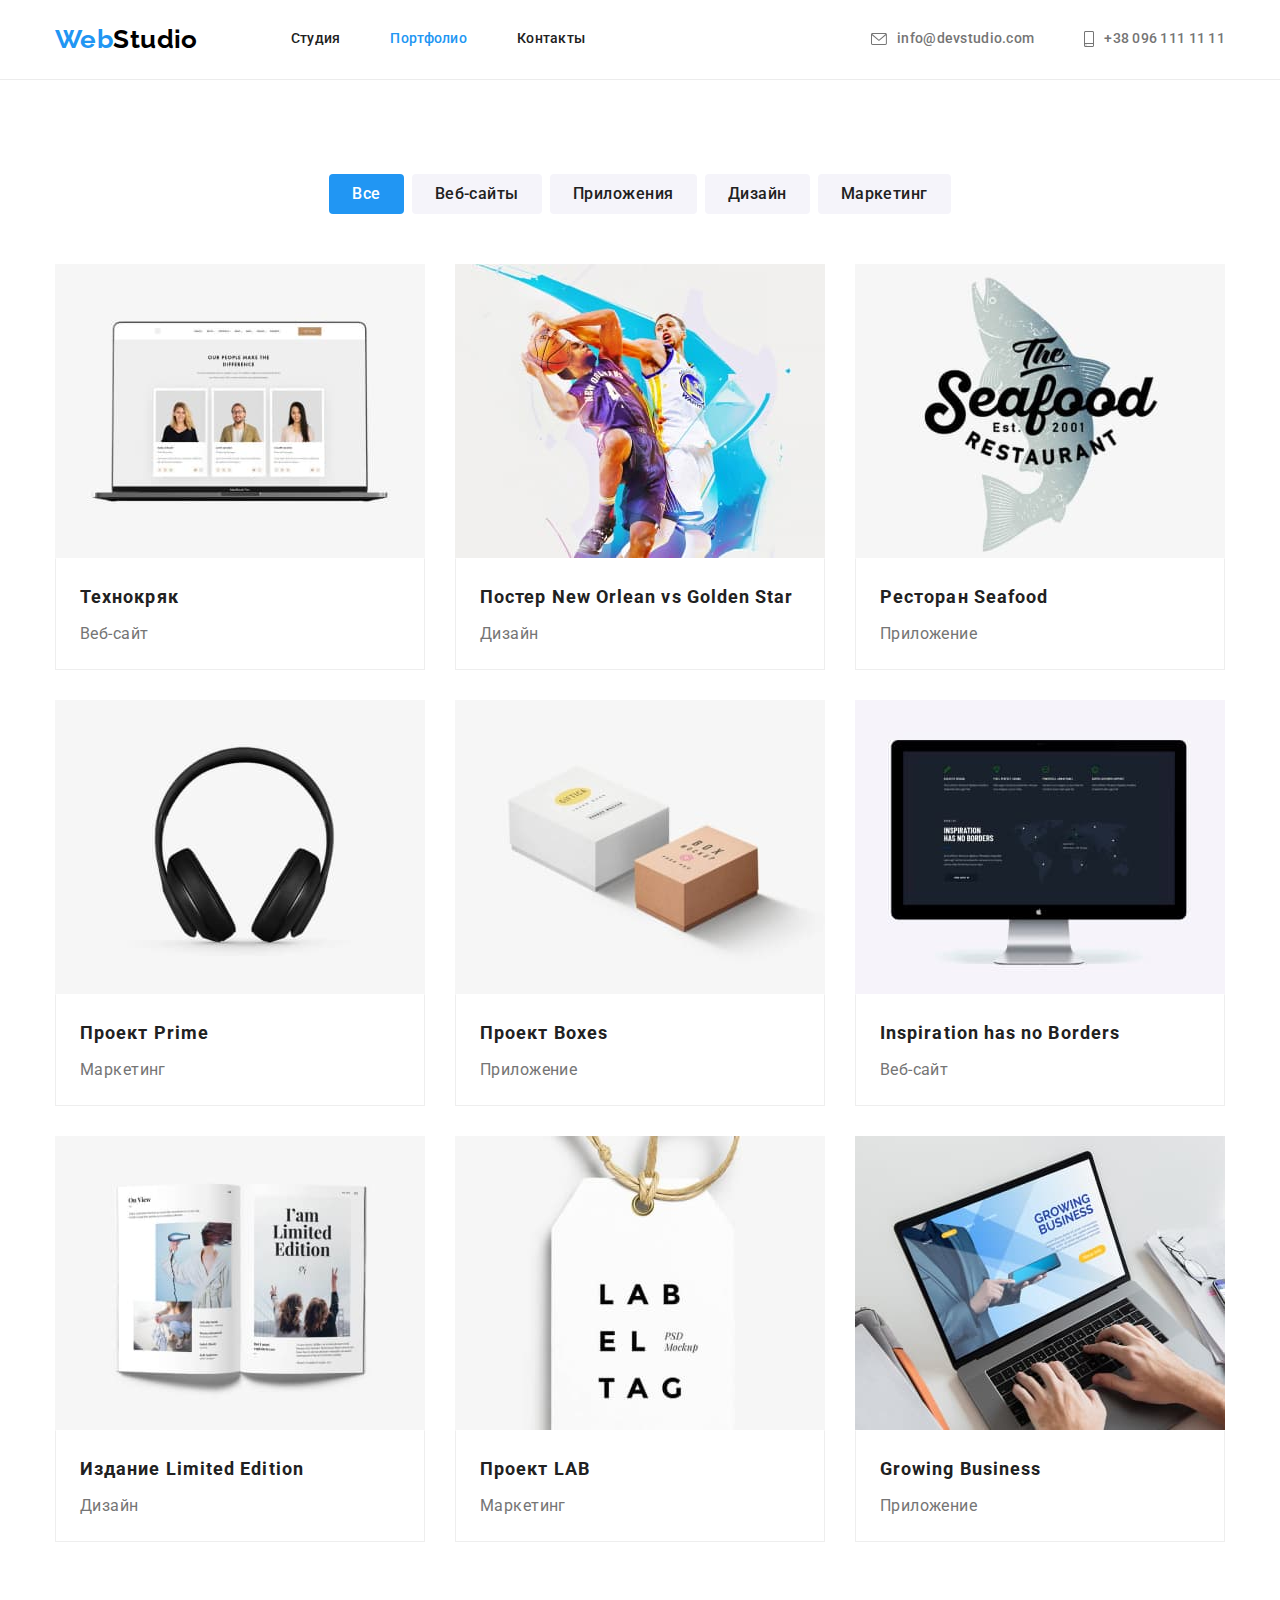
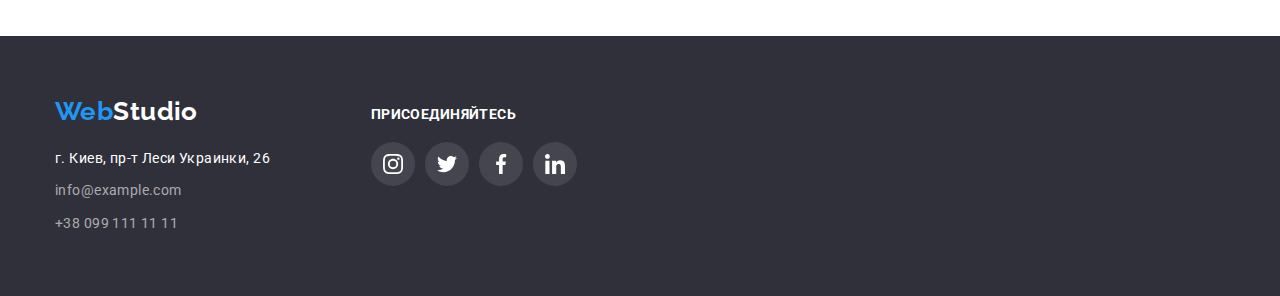
==== portfolio.html @ cb054edd "start files" ====
<!DOCTYPE html>
<html lang="en">
<head>
    <meta charset="UTF-8">
    <meta http-equiv="X-UA-Compatible" content="IE=edge">
    <meta name="viewport" content="width=device-width, initial-scale=1.0">
    <title>portfolio</title>
    <link rel="preconnect" href="https://fonts.googleapis.com">
    <link rel="preconnect" href="https://fonts.gstatic.com" crossorigin>
    <link href="https://fonts.googleapis.com/css2?family=Raleway:wght@700&family=Roboto:wght@400;500;700;900&display=swap"
    rel="stylesheet">
    <link rel="stylesheet" href="https://cdnjs.cloudflare.com/ajax/libs/modern-normalize/1.1.0/modern-normalize.min.css">
    <link rel="stylesheet" href="./css/styles.css">

</head>
<body>
<!--шапка-->
<header class="page-header">
    <!--навігація-->
    <div class="container gen-nav">
        <nav class="main-nav">
            <a href="./index.html" class="logo"><span class="logo-web">Web</span>Studio</a>
            <ul class="navigation list">
                <li class="item"><a href="./index.html" class="link">Студия</a></li>
                <li class="item"><a href="./portfolio.html" class="link current">Портфолио</a></li>
                <li class="item"><a href="" class="link">Контакты</a></li>
            </ul>
        </nav>
        <!--контакти-->
        <ul class="contacts list">
            <li class="item">
                <svg class="icon-contact" width="16" height="12">
                    <use href="./images/sprite.svg#icon-envelope"></use>
                </svg>
                <a href="mailto:info@devstudio.com" class="link">info@devstudio.com</a>
            </li>
            <li class="item">
                <svg class="icon-contact" width="10" height="16">
                    <use href="./images/sprite.svg#icon-smartphone"></use>
                </svg>
                <a href="tel:+380961111111" class="link">+38 096 111 11 11</a>
            </li>
        </ul>
    </div>


</header>
<main>
    <!-- портфолио -->
    <section class="section portfolio">
        <div class="container">
            <h1 class="title">Портфолио</h1>
            <ul class="menu list">
                <li class="menu-item"><button type="button" class="button filter current">Все</button></li>
                <li class="menu-item"><button type="button" class="button filter">Веб-сайты</button></li>
                <li class="menu-item"><button type="button" class="button filter">Приложения</button></li>
                <li class="menu-item"><button type="button" class="button filter">Дизайн</button></li>
                <li class="menu-item"><button type="button" class="button filter">Маркетинг</button></li>
            </ul>
            <ul class="product list list-collection">
                <li class="product-item item">
                    <img class="project-img" src="./images/img-1.jpg" alt="Технокряк" width="370">
                    <div class="project-title">
                        <h3 class="project">Технокряк</h3>
                        <p class="desc">Веб-сайт</p>
                  </div>
                                  
                </li>
                <li class="product-item item">
                    <img class="project-img" src="./images/img-2.jpg" alt="Постер New Orlean vs Golden Star" width="370">
                    <div class="project-title">
                        <h3 class="project">Постер New Orlean vs Golden Star</h3>
                        <p class="desc">Дизайн</p>
                    </div>
                 </li>
                <li class="product-item item">
                    <img class="project-img" src="./images/img-3.jpg" alt="Ресторан Seafood" width="370">
                    <div class="project-title">
                        <h3 class="project">Ресторан Seafood</h3>
                        <p class="desc">Приложение</p>
                    </div>
                    
                </li>
                <li class="product-item item">
                    <img class="project-img" src="./images/img-4.jpg" alt="Проект Prime" width="370">
                    <div class="project-title">
                        <h3 class="project">Проект Prime</h3>
                        <p class="desc">Маркетинг</p>
                    </div>
                 </li>
                <li class="product-item item">
                    <img class="project-img" src="./images/img-5.jpg" alt="Проект Boxes" width="370">
                    <div class="project-title">
                        <h3 class="project">Проект Boxes</h3>
                        <p class="desc">Приложение</p>
                    </div>
                    
                </li>
                <li class="product-item item">
                    <img class="project-img" src="./images/img-6.jpg" alt="Inspiration has no Borders" width="370">
                    <div class="project-title">
                        <h3 class="project">Inspiration has no Borders</h3>
                        <p class="desc">Веб-сайт</p>
                    </div>
                </li>
                <li class="product-item item">
                    <img class="project-img" src="./images/img-7.jpg" alt="Издание Limited Edition" width="370">
                    <div class="project-title">
                        <h3 class="project">Издание Limited Edition</h3>
                        <p class="desc">Дизайн</p>
                    </div>
                 </li>
                <li class="product-item item">
                    <img class="project-img" src="./images/img-8.jpg" alt="Проект LAB" width="370">
                    <div class="project-title">
                        <h3 class="project">Проект LAB</h3>
                        <p class="desc">Маркетинг</p>
                    </div>
                </li>
                <li class="product-item item">
                    <img class="project-img" src="./images/img-9.jpg" alt="Growing Business" width="370">
                    <div class="project-title">
                        <h3 class="project">Growing Business</h3>
                        <p class="desc">Приложение</p>
                    </div>
                </li>
            </ul>
        </div>
    </section>

</main>
<!--футер-->
<footer class="page-footer">
    <div class="main-footer-menu container">
        <div>
            <a href="./index.html" class="logo footer"><span class="logo-web">Web</span>Studio</a>
            <address>
                <div class="footer-menu">
                    <ul class="adds list">
                        <li class="adds-item">
                            <a href="https://goo.gl/maps/piqngm7oDQpEDh6u6" target="_blank"
                                rel="noopener nofollow noreferrer" class="location">г. Киев, пр-т Леси
                                Украинки, 26</a>
                        </li>
                        <li class="adds-item">
                            <a href="mailto:info@example.com" class="link">info@example.com</a>
                        </li>
                        <li class="adds-item">
                            <a href="tel:+380991111111" class="link">+38 099 111 11 11</a>
                        </li>
                    </ul>
                </div>
            </address>
        </div>
        <div class="footer-social-list">
            <h2 class="footer-title">присоединяйтесь</h2>
            <ul class="social-list list">
                <li class="social-item footer-social-item">
                    <a class="social-link" href="">
                        <svg class="social-icon footer-social-icon">
                            <use href="./images/sprite.svg#icon-instagram"></use>
                        </svg>
                    </a>
                </li>
                <li class="social-item footer-social-item">
                    <a class="social-link" href="">
                        <svg class="social-icon footer-social-icon">
                            <use href="./images/sprite.svg#icon-twitter"></use>
                        </svg>
                    </a>
                </li>
                <li class="social-item footer-social-item">
                    <a class="social-link" href="">
                        <svg class="social-icon footer-social-icon">
                            <use href="./images/sprite.svg#icon-facebook"></use>
                        </svg>
                    </a>
                </li>
                <li class="social-item footer-social-item">
                    <a class="social-link" href="">
                        <svg class="social-icon footer-social-icon">
                            <use href="./images/sprite.svg#icon-linkedin"></use>
                        </svg>
                    </a>
                </li>
            </ul>

        </div>
    </div>
</footer>
</body>
</html>
---- css/styles.css ----
:root {
    --primary-text-color: #757575;
    --title-color: #212121;
    --accent-color: #2196F3;
    --logo-color: #000000;
    --primary-white-color: #FFFFFF;
    --btn-bg-color: #F5F4FA;
    --bg-grey-color: #F5F4FA;
    --bg-dark-color: #2F303A;
    --border-hdr-color: #ECECEC;
}

body {
    color: var(--primary-text-color);
    background-color: var(--primary-white-color);
    font-family: 'Roboto', sans-serif;
    letter-spacing: 0.03em;
    font-size: 14px;
}
img {
    display: block;
    border: 0;
}

.list {
    list-style: none;
    padding: 0;
    margin: 0;
}

.contacts .link:hover,
.contacts .link:focus {
    color: var(--accent-color);
}
.list-collection{
    display: flex;
    flex-wrap: wrap;
    gap: 30px;
}
.centered {
    text-align: center;
}


/* логотип */
.logo {
    margin-right: 93px;
    color: var(--logo-color);
}
.logo-web {
    color: var(--accent-color);
}
.logo,
.logo-web{
    display: flex;
    font-family: 'Raleway';
    font-weight: 700;
    font-size: 26px;
    line-height: 1.19;
    text-decoration: none;
}

/* навигация сайта */
.page-header{
    padding-top: 24px;
    padding-bottom: 24px;
    border-bottom: 1px solid var(--border-hdr-color);
}
.gen-nav{
    display: flex;
    align-items: center;
    justify-content: space-between;
}
.main-nav{
    align-items: center;
    display: flex;

}
.navigation{
    display: flex;
    column-gap: 50px;
}

.navigation .link {
    display: block;
    color: var(--title-color);
    font-weight: 500;
    line-height: 1.14;
    letter-spacing: 0.02em;
    text-decoration: none;
}
.navigation .link:hover,
.navigation .link:focus {
    color: var(--accent-color);
}
.navigation .link.current {
    color: var(--accent-color);
}
/* контакти */
.contacts{
    display: flex;
    align-items: center;
    gap: 50px;
    }
    .contacts .item{
        display: flex;
        align-items: center;
    }

.contacts .link {
    color: var(--primary-text-color);
    font-weight: 500;
    line-height: 1.14;
    letter-spacing: 0.02em;
    text-decoration: none;
}
.container {
    margin-right: auto;
    margin-left: auto;
    width: 1200px;
    padding: 0 15px;
}

.icon-contact {
    margin-right: 10px;
   
}

/* герой */
.hero {
    max-width: 1600px;
    height: 600px;
    margin-left: auto;
    margin-right: auto;
    outline: 1px solid black;
    background-color: #C4C4C4;    background-image:linear-gradient(to right,
        rgba(47, 48, 58, 0.4),
        rgba(47, 48, 58, 0.4)),
    url(../images/hero-bgi.jpg);
    background-repeat: no-repeat;
    background-size: cover;
    background-position: center;
}
.hero .title{
    width: 700px;
    margin-top: 106px;
    margin-bottom: 40px;
    margin-right: auto;
    margin-left: auto;
    color: var(--primary-white-color);
    font-weight: 900;
    font-size: 44px;
    line-height: 1.36;
    letter-spacing: 0.06em;
    text-transform: uppercase;
}
.section{
    padding-top: 94px;
    padding-bottom: 94px;
}



/* button */
.button.main {
    display: block;
    margin: auto;
    border: 1px solid transparent;
    border-radius: 4px;
    padding: 10px 32px;
    min-width: 200px;
    font-family: inherit;
    color: var(--primary-white-color);
    background-color: var(--accent-color);
    font-weight: 700;
    font-size: 16px;
    line-height: 1.87;
    letter-spacing: 0.06em;
    cursor: pointer;
}
.button.main:hover{
    background: #188CE8;
}
.button.filter {
    display: block;
    font-family: inherit;
    border: 1px solid transparent;
    border-radius: 4px;
    padding: 6px 22px;
    color: var(--title-color);
    background-color: var(--btn-bg-color);
    font-weight: 500;
    font-size: 16px;
    line-height: 1.62;
    letter-spacing: 0.03em;
    cursor: pointer;

}
.button.filter:hover,
.button.filter:focus {
    color: var(--primary-white-color);
    background-color: var(--accent-color);
}
/* Особенности */
.section-bottom{
    padding-bottom: 0;
}
.features .title-main,
.portfolio .title {
    position: absolute;
    width: 1px;
    height: 1px;
    margin: -1px;
    border: 0;
    padding: 0;
    white-space: nowrap;
    clip-path: inset(100%);
    clip: rect(0 0 0 0);
    overflow: hidden;
}


.features .item{
    width: calc((100% - 90px) / 4 );
}

.features .title {
    margin-top: 0;
    margin-bottom: 10px;
    color: var(--title-color);
    font-size: 14px;
    line-height: 1.14;
    text-decoration: none;
}
.features .text{
    line-height: 1.7;
    margin-top: 0;
    margin-bottom: 0;
}
.box-icon-features{
    display: flex;
    width: 270px;
    height: 120px;
    background-color: var(--bg-grey-color);
    justify-content: center;
    align-items: center;
    margin-bottom: 30px;
}

.icon-features{
    width: 70px;
    height: 70px;
    justify-content: center;
    align-items: center;
}
/* Чем мы занимаемся */
.working .title,
.clients .title{
    margin-top: 0;
    margin-bottom: 50px;
    
}

.working .title,
.team .title,
.clients .title {
    color: var(--title-color);
    font-size: 36px;
    line-height: 1.16;
}

.works .item{
    width: calc((100% - 60px) / 3);
}

/* Наша команда */
.team {
    background-color: var(--bg-grey-color);
}

.team .item{
    width: calc((100% - 90px) / 4);
}

.team .title{
    margin-top: 0;
    margin-bottom: 50px;
}

.team .name {
    margin-bottom: 10px;
    margin-top: 0;
    color: var(--title-color);
    font-weight: 500;
    font-size: 16px;
    line-height: 1.18; 
}
.team .position {
    margin-top: 0;
    margin-bottom: 16px;
    font-size: 16px;
    line-height: 1.18;   
}
.team-card-title{
    padding-top: 30px;
    padding-bottom: 30px;
    padding-right: 10px;
    padding-left: 10px;
    box-shadow: 0px 1px 3px rgba(0, 0, 0, 0.12), 0px 1px 1px rgba(0, 0, 0, 0.14), 0px 2px 1px rgba(0, 0, 0, 0.2);
    border-radius: 0px 0px 4px 4px;
    background-color: var(--primary-white-color);
}

.social-list{
    display: flex;
    justify-content: center;
    column-gap: 10px;

}

.social-link{
    display: flex;
    justify-content: center;
    align-items: center;
    width: 44px;
    height: 44px;
    border-radius: 50%;
}

.social-link:hover,
.social-link:focus {
    background-color: var(--accent-color);
}
.social-icon{
    width: 20px;
    height: 20px;
    fill: #AFB1B8;
}

.social-link:hover .social-icon,
.social-link:focus .social-icon{
    fill: var(--primary-white-color);
}

/* клиенти */

.clients-list{
    display: flex;
    justify-content: center;
    column-gap: 30px;
}
.clients-item{
    border: 1px solid #AFB1B8;
    border-radius: 4px;
}
.clients-link{
    display: flex;
    justify-content: center;
    align-items: center;
    width: 170px;
    height: 92px;

}
.clients-icon{
    width: 106px;
    height: 60px;
    fill: #AFB1B8;
}
.clients-link:hover,
.clients-link:focus{
    border: 1px solid var(--accent-color);
    box-shadow: 0px 4px 4px rgba(0, 0, 0, 0.25),
                0px 4px 4px rgba(0, 0, 0, 0.25);
   
}
.clients-link:hover .clients-icon,
.clients-link:focus .clients-icon{
    fill: var(--accent-color);
}


/* портфолио */
.portfolio .project{
    color: var(--title-color);
    font-size: 18px;
    line-height: 2; 
    letter-spacing: 0.06em;
}
.portfolio .desc{
    font-size: 16px;
    line-height: 1.87;
}
.button.filter.current {
    background-color: var(--accent-color);
    color: var(--primary-white-color);
}
.menu.list {
    display: flex;
    justify-content: center;
    gap: 8px;
    margin-top: 0;
    margin-bottom: 50px;
}
.menu-item:hover,
.menu-item:focus{
    box-shadow: 0px 3px 1px rgba(0, 0, 0, 0.1),
        0px 1px 2px rgba(0, 0, 0, 0.08),
        0px 2px 2px rgba(0, 0, 0, 0.12);
}

.product .project{
    margin-top: 0;
    margin-bottom: 4px;
}
.product .desc{
    margin-top: 0;
    margin-bottom: 0;
}
.project-title {
    padding-top: 20px;
    padding-bottom: 20px;
    padding-right: 24px;
    padding-left: 24px;
    border: 1px solid #EEEEEE;
    border-top: 1px solid transparent;
}
.product .item{
    width: calc((100% - 60px) / 3);
}
.product-item:hover{
    box-shadow: 0px 1px 1px rgba(0, 0, 0, 0.12),
        0px 4px 4px rgba(0, 0, 0, 0.06),
        1px 4px 6px rgba(0, 0, 0, 0.16);
}

/* футер */
address {
    font-style: normal;
}

.page-footer {
    background-color: var(--bg-dark-color);
    padding-top: 60px;
    padding-bottom: 60px;
}
.logo.footer{
    margin-bottom: 20px;
    color: var(--primary-white-color);
}

.adds {
    display: flex;
    flex-direction: column;
    gap: 9px;
    line-height: 1.7;
}

.adds .location {
    color: var(--primary-white-color);
    text-decoration: none;
}
.adds .link {
    color: rgba(255, 255, 255, 0.6);
    text-decoration: none;
    
}
.adds .link:hover,
.adds .link:focus {
    color: var(--accent-color);
}
.main-footer-menu{
    display: flex;
    column-gap: 70px;
}
.footer-social-list{
    padding: 10px;
}
.fotter-menu {
    display: flex;
    justify-content: center;
    align-items: center;
}
.footer-social-item{
    background-color: rgba(255, 255, 255, 0.1);
    border-radius: 50%;
}

.footer-social-icon{
    fill: var(--primary-white-color);
}
.footer-title{
    margin-top: 0;
    margin-bottom: 20px;
    font-weight: 700;
    font-size: 14px;
    line-height: 16px;
    letter-spacing: 0.03em;
    text-transform: uppercase;
    color: var(--primary-white-color);
}
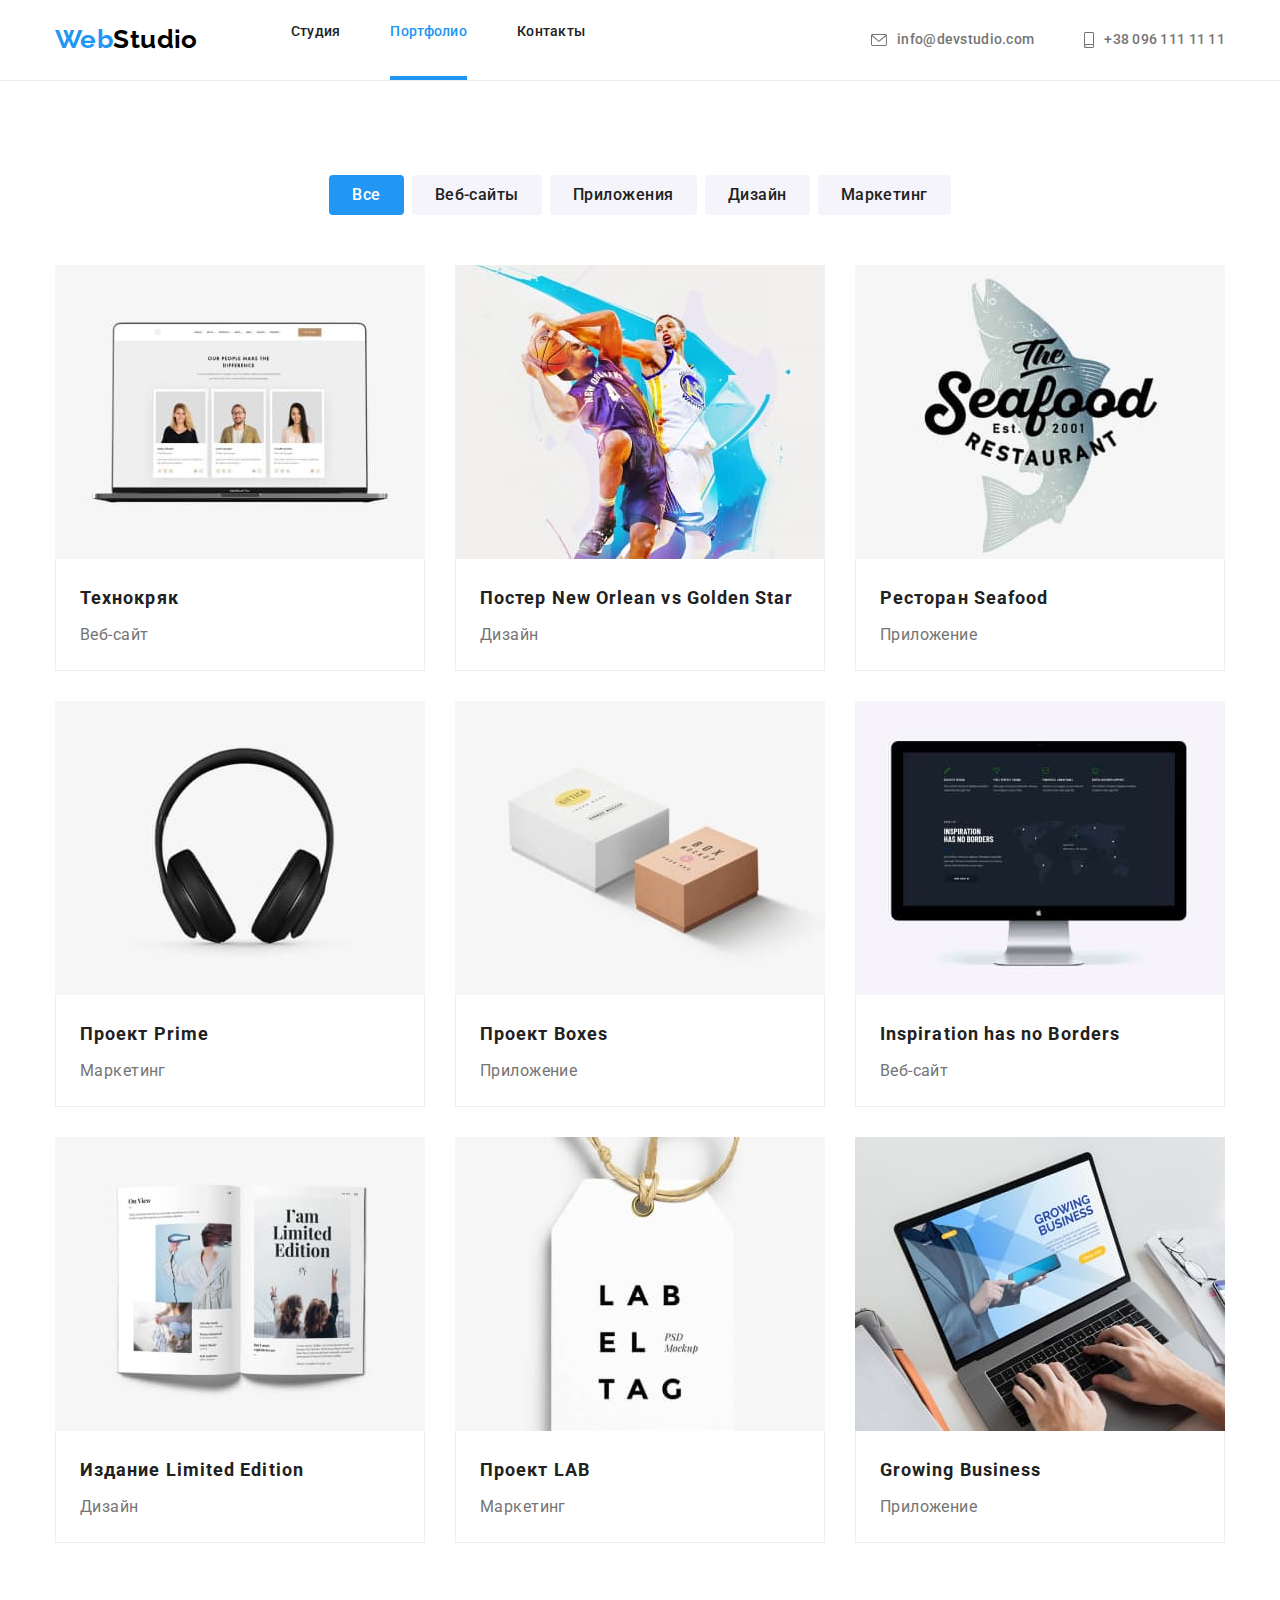
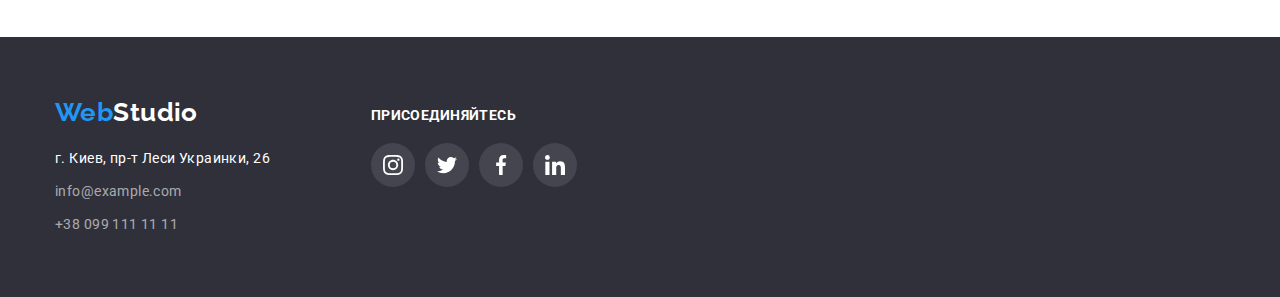
==== commit c5b7ccdc: "modal" ====
--- a/portfolio.html
+++ b/portfolio.html
@@ -59,7 +59,7 @@
             </ul>
             <ul class="product list list-collection">
                 <li class="product-item item">
-                    <img class="project-img" src="./images/img-1.jpg" alt="Технокряк" width="370">
+                    <div class="product-group"><img class="project-img" src="./images/img-1.jpg" alt="Технокряк" width="370"><p class="product-group-overlay">Ресурс предлагает комплексные предложения с разным уровнем функционала и сервисов. Все это позволит посетителю получить исчерпывающие сведения о компании или частном лице.</p></div>
                     <div class="project-title">
                         <h3 class="project">Технокряк</h3>
                         <p class="desc">Веб-сайт</p>
@@ -67,14 +67,14 @@
                                   
                 </li>
                 <li class="product-item item">
-                    <img class="project-img" src="./images/img-2.jpg" alt="Постер New Orlean vs Golden Star" width="370">
+                    <div class="product-group"><img class="project-img" src="./images/img-2.jpg" alt="Постер New Orlean vs Golden Star" width="370"><p class="product-group-overlay">Ресурс предлагает комплексные предложения с разным уровнем функционала и сервисов. Все это позволит посетителю получить исчерпывающие сведения о компании или частном лице.</p></div>
                     <div class="project-title">
                         <h3 class="project">Постер New Orlean vs Golden Star</h3>
                         <p class="desc">Дизайн</p>
                     </div>
                  </li>
                 <li class="product-item item">
-                    <img class="project-img" src="./images/img-3.jpg" alt="Ресторан Seafood" width="370">
+                    <div class="product-group"><img class="project-img" src="./images/img-3.jpg" alt="Ресторан Seafood" width="370"><p class="product-group-overlay">Ресурс предлагает комплексные предложения с разным уровнем функционала и сервисов. Все это позволит посетителю получить исчерпывающие сведения о компании или частном лице.</p></div>
                     <div class="project-title">
                         <h3 class="project">Ресторан Seafood</h3>
                         <p class="desc">Приложение</p>
@@ -82,14 +82,14 @@
                     
                 </li>
                 <li class="product-item item">
-                    <img class="project-img" src="./images/img-4.jpg" alt="Проект Prime" width="370">
+                    <div class="product-group"><img class="project-img" src="./images/img-4.jpg" alt="Проект Prime" width="370"><p class="product-group-overlay">Ресурс предлагает комплексные предложения с разным уровнем функционала и сервисов. Все это позволит посетителю получить исчерпывающие сведения о компании или частном лице.</p></div>
                     <div class="project-title">
                         <h3 class="project">Проект Prime</h3>
                         <p class="desc">Маркетинг</p>
                     </div>
                  </li>
                 <li class="product-item item">
-                    <img class="project-img" src="./images/img-5.jpg" alt="Проект Boxes" width="370">
+                    <div class="product-group"><img class="project-img" src="./images/img-5.jpg" alt="Проект Boxes" width="370"><p class="product-group-overlay">Ресурс предлагает комплексные предложения с разным уровнем функционала и сервисов. Все это позволит посетителю получить исчерпывающие сведения о компании или частном лице.</p></div>
                     <div class="project-title">
                         <h3 class="project">Проект Boxes</h3>
                         <p class="desc">Приложение</p>
@@ -97,28 +97,28 @@
                     
                 </li>
                 <li class="product-item item">
-                    <img class="project-img" src="./images/img-6.jpg" alt="Inspiration has no Borders" width="370">
+                    <div class="product-group"><img class="project-img" src="./images/img-6.jpg" alt="Inspiration has no Borders" width="370"><p class="product-group-overlay">Ресурс предлагает комплексные предложения с разным уровнем функционала и сервисов. Все это позволит посетителю получить исчерпывающие сведения о компании или частном лице.</p></div>
                     <div class="project-title">
                         <h3 class="project">Inspiration has no Borders</h3>
                         <p class="desc">Веб-сайт</p>
                     </div>
                 </li>
                 <li class="product-item item">
-                    <img class="project-img" src="./images/img-7.jpg" alt="Издание Limited Edition" width="370">
+                    <div class="product-group"><img class="project-img" src="./images/img-7.jpg" alt="Издание Limited Edition" width="370"><p class="product-group-overlay">Ресурс предлагает комплексные предложения с разным уровнем функционала и сервисов. Все это позволит посетителю получить исчерпывающие сведения о компании или частном лице.</p></div>
                     <div class="project-title">
                         <h3 class="project">Издание Limited Edition</h3>
                         <p class="desc">Дизайн</p>
                     </div>
                  </li>
                 <li class="product-item item">
-                    <img class="project-img" src="./images/img-8.jpg" alt="Проект LAB" width="370">
+                    <div class="product-group"><img class="project-img" src="./images/img-8.jpg" alt="Проект LAB" width="370"><p class="product-group-overlay">Ресурс предлагает комплексные предложения с разным уровнем функционала и сервисов. Все это позволит посетителю получить исчерпывающие сведения о компании или частном лице.</p></div>
                     <div class="project-title">
                         <h3 class="project">Проект LAB</h3>
                         <p class="desc">Маркетинг</p>
                     </div>
                 </li>
                 <li class="product-item item">
-                    <img class="project-img" src="./images/img-9.jpg" alt="Growing Business" width="370">
+                    <div class="product-group"><img class="project-img" src="./images/img-9.jpg" alt="Growing Business" width="370"><p class="product-group-overlay">Ресурс предлагает комплексные предложения с разным уровнем функционала и сервисов. Все это позволит посетителю получить исчерпывающие сведения о компании или частном лице.</p></div>
                     <div class="project-title">
                         <h3 class="project">Growing Business</h3>
                         <p class="desc">Приложение</p>
--- a/css/styles.css
+++ b/css/styles.css
@@ -8,6 +8,7 @@
     --bg-grey-color: #F5F4FA;
     --bg-dark-color: #2F303A;
     --border-hdr-color: #ECECEC;
+    --transition-dur-func: 250ms cubic-bezier(0.4, 0, 0.2, 1);
 }
 
 body {
@@ -88,6 +89,7 @@
     line-height: 1.14;
     letter-spacing: 0.02em;
     text-decoration: none;
+    transition: color var(--transition-dur-func);
 }
 .navigation .link:hover,
 .navigation .link:focus {
@@ -95,6 +97,15 @@
 }
 .navigation .link.current {
     color: var(--accent-color);
+}
+.link.current::after{
+    display: inline-block;
+    content: "";
+    width: 100%;
+    height: 4px;
+    background-color: var(--accent-color);
+    position: relative;
+    bottom: -28px;
 }
 /* контакти */
 .contacts{
@@ -113,6 +124,7 @@
     line-height: 1.14;
     letter-spacing: 0.02em;
     text-decoration: none;
+    transition: color var(--transition-dur-func);
 }
 .container {
     margin-right: auto;
@@ -177,9 +189,10 @@
     line-height: 1.87;
     letter-spacing: 0.06em;
     cursor: pointer;
+    transition: background-color var(--transition-dur-func);
 }
 .button.main:hover{
-    background: #188CE8;
+    background-color: #188CE8;
 }
 .button.filter {
     display: block;
@@ -194,6 +207,7 @@
     line-height: 1.62;
     letter-spacing: 0.03em;
     cursor: pointer;
+    transition: color var(--transition-dur-func), background-color var(--transition-dur-func);
 
 }
 .button.filter:hover,
@@ -270,7 +284,24 @@
 }
 
 .works .item{
+    position: relative;
     width: calc((100% - 60px) / 3);
+}
+.works-overlay{
+    position: absolute;
+    margin: 0;
+    width: 100%;
+    padding-top: 27px;
+    padding-bottom: 27px;
+    transform: translateY(-100%);
+    transition: transform var(--transition-dur-func);
+    font-weight: 700;
+        font-size: 14px;
+        line-height: 1.14;
+        letter-spacing: 0.03em;
+        text-transform: uppercase;
+        color: var(--primary-white-color);
+        background-color: rgba(47, 48, 58, 0.8);
 }
 
 /* Наша команда */
@@ -325,6 +356,7 @@
     width: 44px;
     height: 44px;
     border-radius: 50%;
+    transition: background-color var(--transition-dur-func);
 }
 
 .social-link:hover,
@@ -359,6 +391,7 @@
     align-items: center;
     width: 170px;
     height: 92px;
+    transition: box-shadow var(--transition-dur-func);
 
 }
 .clients-icon{
@@ -400,6 +433,9 @@
     gap: 8px;
     margin-top: 0;
     margin-bottom: 50px;
+}
+.menu-item{
+    transition: box-shadow var(--transition-dur-func);
 }
 .menu-item:hover,
 .menu-item:focus{
@@ -426,12 +462,40 @@
 }
 .product .item{
     width: calc((100% - 60px) / 3);
+    transition: box-shadow var(--transition-dur-func);
 }
 .product-item:hover{
     box-shadow: 0px 1px 1px rgba(0, 0, 0, 0.12),
         0px 4px 4px rgba(0, 0, 0, 0.06),
         1px 4px 6px rgba(0, 0, 0, 0.16);
 }
+.product-group{
+    position: relative;
+    overflow: hidden;
+}
+.product-group-overlay {
+    position: absolute;
+    bottom: 0;
+    left: 0;
+    width: 100%;
+    height: 100%;
+    margin: 0;
+    padding: 63px 24px;
+
+    text-align: center;
+    font-size: 18px;
+        line-height: 1.56;  
+        letter-spacing: 0.03em;
+        color: var(--primary-white-color);
+        background-color: rgba(33, 150, 243, 0.9);
+
+    transform: translateY(100%);
+    transition: transform var(--transition-dur-func);
+}
+.product-item:hover .product-group-overlay{
+    transform: translateY(0);
+}
+
 
 /* футер */
 address {
@@ -462,6 +526,7 @@
 .adds .link {
     color: rgba(255, 255, 255, 0.6);
     text-decoration: none;
+    transition: color var(--transition-dur-func);
     
 }
 .adds .link:hover,
@@ -499,4 +564,45 @@
     color: var(--primary-white-color);
 }
 
-
+.backdrop{
+    position: fixed;
+    top: 0;
+    left: 0;
+    z-index: 100;
+    width: 100%;
+    height: 100%;
+    background-color: rgba(0, 0, 0, 0.2);
+    transition: opacity 250ms linear, visibility 250ms linear;
+}
+.backdrop.is-hidden{
+    opacity: 0;
+    visibility: hidden;
+    pointer-events: none;
+}
+.modal{
+    position: absolute;
+    top: 50%;
+    left: 50%;
+    width: 528px;
+    height: 581px;
+    transform: translate(-50%, -50%);
+    background-color: var(--primary-white-color);
+
+}
+.modal-close-btn{
+    position: absolute;
+    top: 8px;
+    right: 8px;
+    display: flex;
+    justify-content: center;
+    align-items: center;
+    width: 30px;
+    height: 30px;
+    border: 1px solid rgba(0, 0, 0, 0.1);
+    border-radius: 50%;
+    background-color: var(--primary-white-color);
+    padding: 0;
+}
+.modal-close-btn-icon{
+
+}
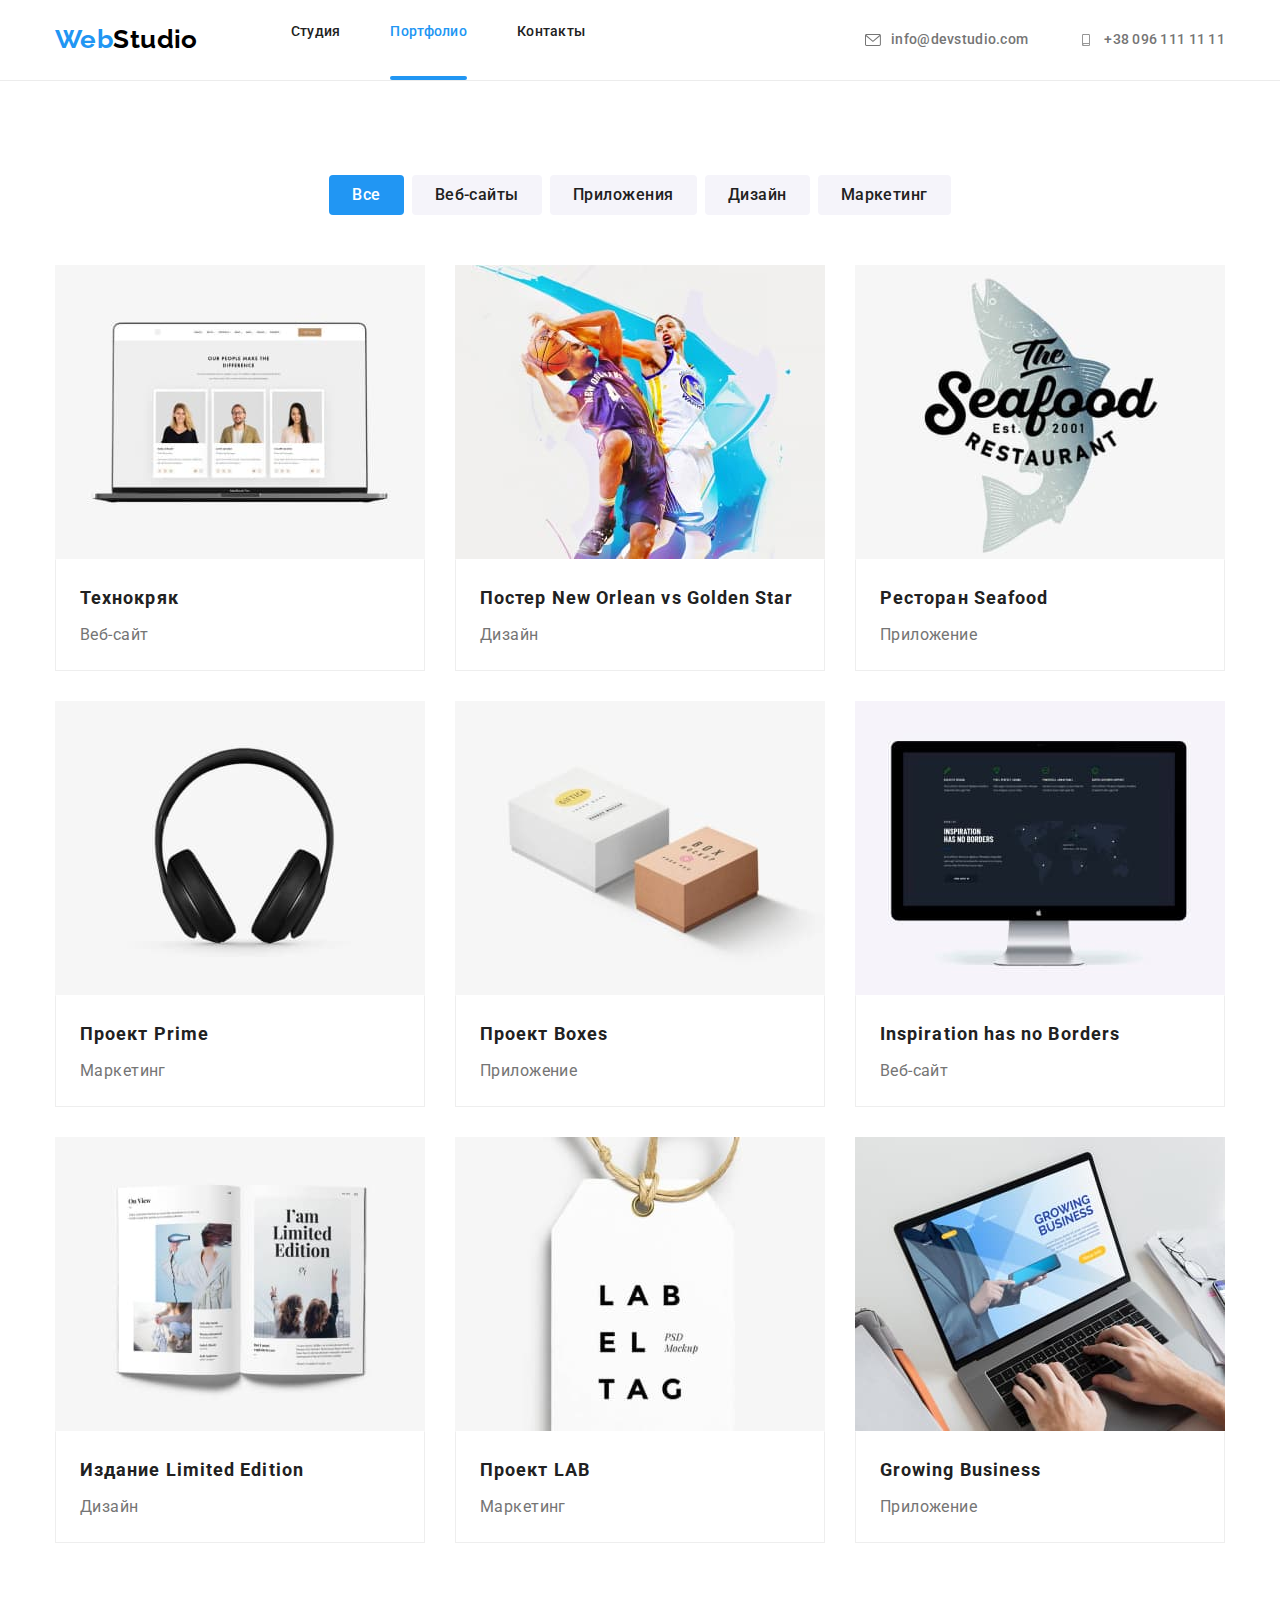
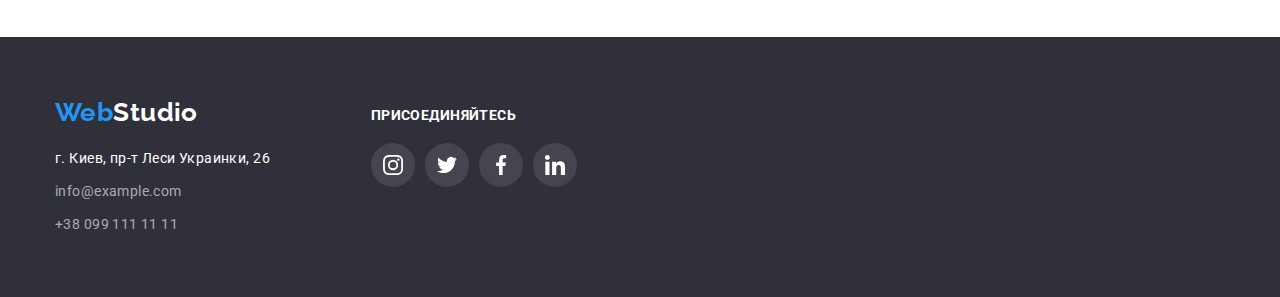
==== commit 65bcf1c6: "+visibility-hidden" ====
--- a/portfolio.html
+++ b/portfolio.html
@@ -49,7 +49,7 @@
     <!-- портфолио -->
     <section class="section portfolio">
         <div class="container">
-            <h1 class="title">Портфолио</h1>
+            <h1 class="title visibility-hidden">Портфолио</h1>
             <ul class="menu list">
                 <li class="menu-item"><button type="button" class="button filter current">Все</button></li>
                 <li class="menu-item"><button type="button" class="button filter">Веб-сайты</button></li>
--- a/css/styles.css
+++ b/css/styles.css
@@ -29,10 +29,8 @@
     margin: 0;
 }
 
-.contacts .link:hover,
-.contacts .link:focus {
-    color: var(--accent-color);
-}
+
+
 .list-collection{
     display: flex;
     flex-wrap: wrap;
@@ -103,6 +101,7 @@
     content: "";
     width: 100%;
     height: 4px;
+    border-radius: 2px;
     background-color: var(--accent-color);
     position: relative;
     bottom: -28px;
@@ -113,9 +112,10 @@
     align-items: center;
     gap: 50px;
     }
-    .contacts .item{
-        display: flex;
-        align-items: center;
+.contacts .item{
+    display: flex;
+    align-items: center;
+    transition: color var(--transition-dur-func);
     }
 
 .contacts .link {
@@ -126,6 +126,16 @@
     text-decoration: none;
     transition: color var(--transition-dur-func);
 }
+.contacts .item:hover,
+.contacts .item:focus {
+    color: var(--accent-color);
+
+}
+.contacts .link:hover,
+.contacts .link:focus {
+    color: var(--accent-color);
+}
+
 .container {
     margin-right: auto;
     margin-left: auto;
@@ -134,9 +144,17 @@
 }
 
 .icon-contact {
+    width: 16px;
+    height: 12px;
+    fill: #757575;
     margin-right: 10px;
-   
-}
+    transition: color var(--transition-dur-func);
+}
+.contacts .item:hover .icon-contact,
+.contacts .item:focus .icon-contact{
+    fill: var(--accent-color);
+}
+
 
 /* герой */
 .hero {
@@ -219,8 +237,8 @@
 .section-bottom{
     padding-bottom: 0;
 }
-.features .title-main,
-.portfolio .title {
+
+.visibility-hidden {
     position: absolute;
     width: 1px;
     height: 1px;
@@ -291,10 +309,12 @@
     position: absolute;
     margin: 0;
     width: 100%;
-    padding-top: 27px;
-    padding-bottom: 27px;
+    min-height: 70px;
+    padding: 10px;
+    display: flex;
+    justify-content: center;
+    align-items: center;
     transform: translateY(-100%);
-    transition: transform var(--transition-dur-func);
     font-weight: 700;
         font-size: 14px;
         line-height: 1.14;
@@ -367,6 +387,7 @@
     width: 20px;
     height: 20px;
     fill: #AFB1B8;
+    transition: fill var(--transition-dur-func);
 }
 
 .social-link:hover .social-icon,
@@ -398,6 +419,7 @@
     width: 106px;
     height: 60px;
     fill: #AFB1B8;
+    transition: fill var(--transition-dur-func);
 }
 .clients-link:hover,
 .clients-link:focus{
@@ -604,5 +626,8 @@
     padding: 0;
 }
 .modal-close-btn-icon{
-
-}
+    width: 18px;
+    height: 18px;
+    fill: #000000;
+
+}
